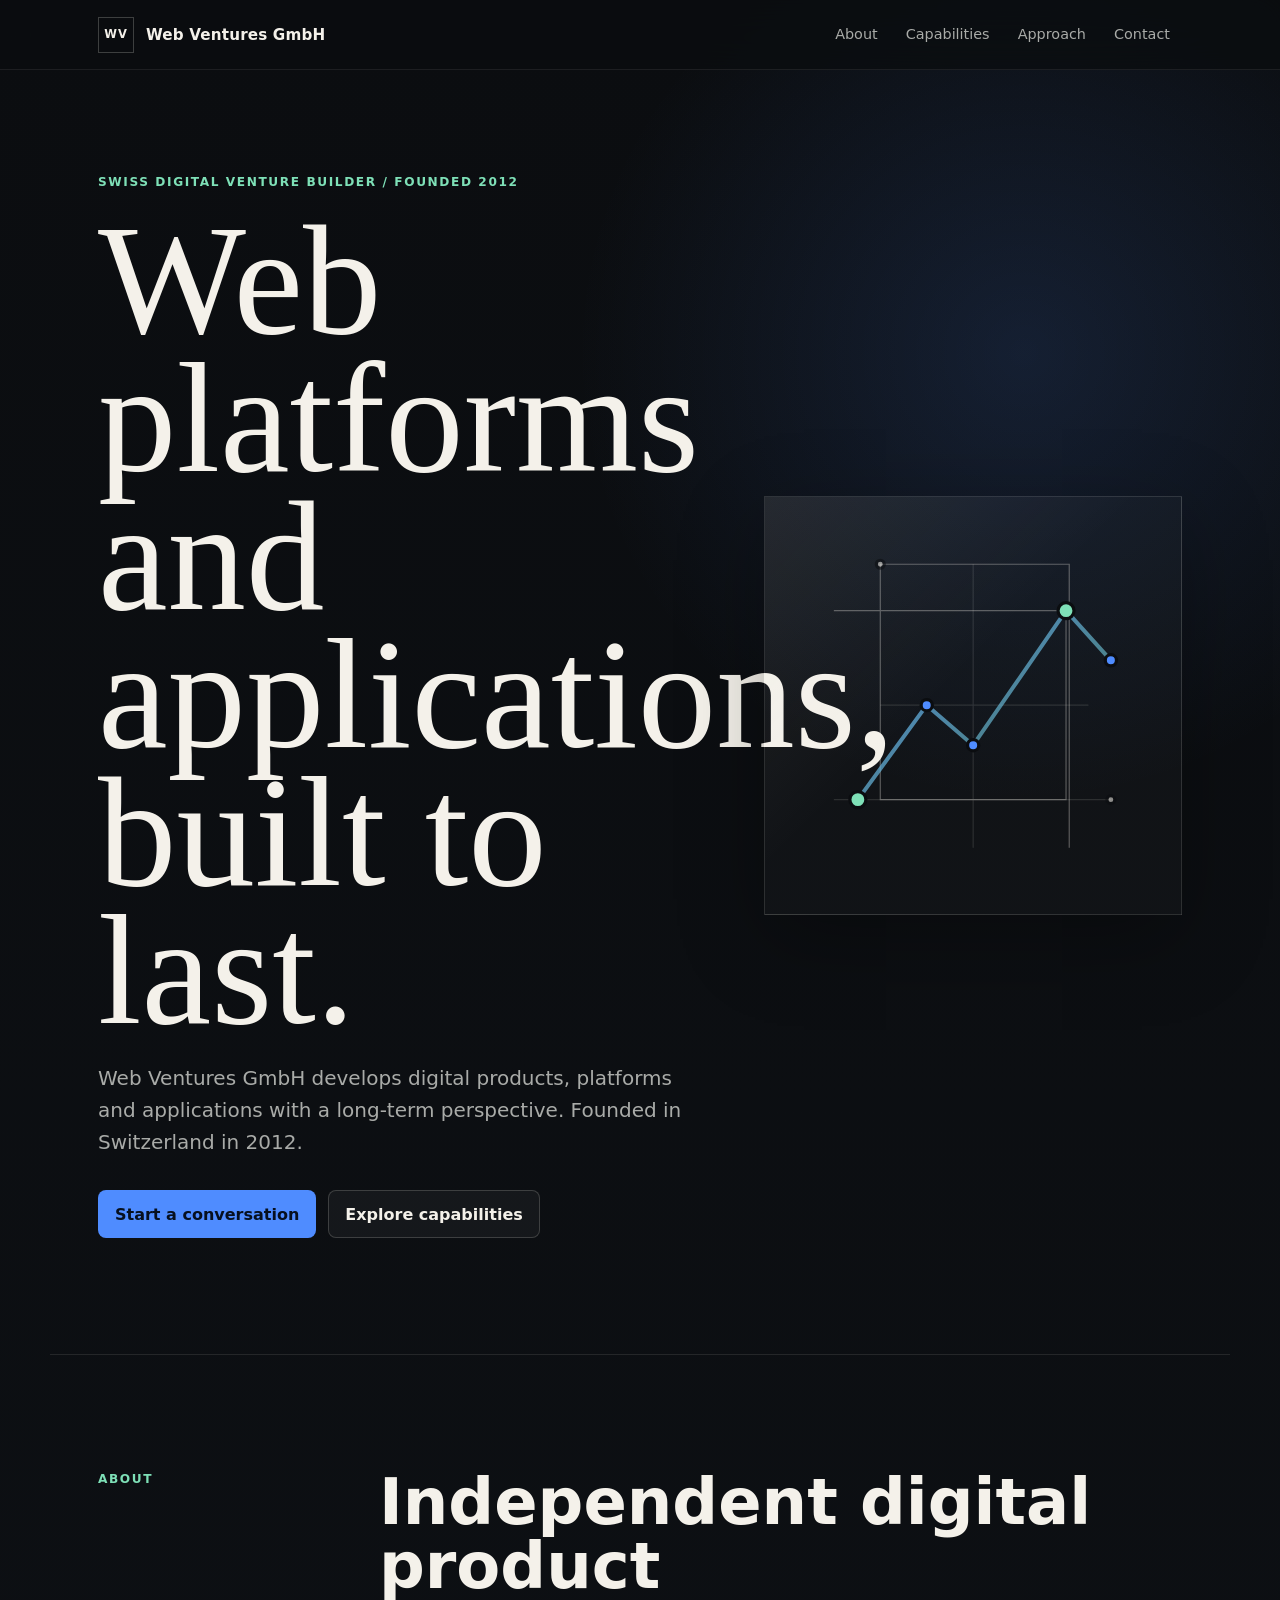
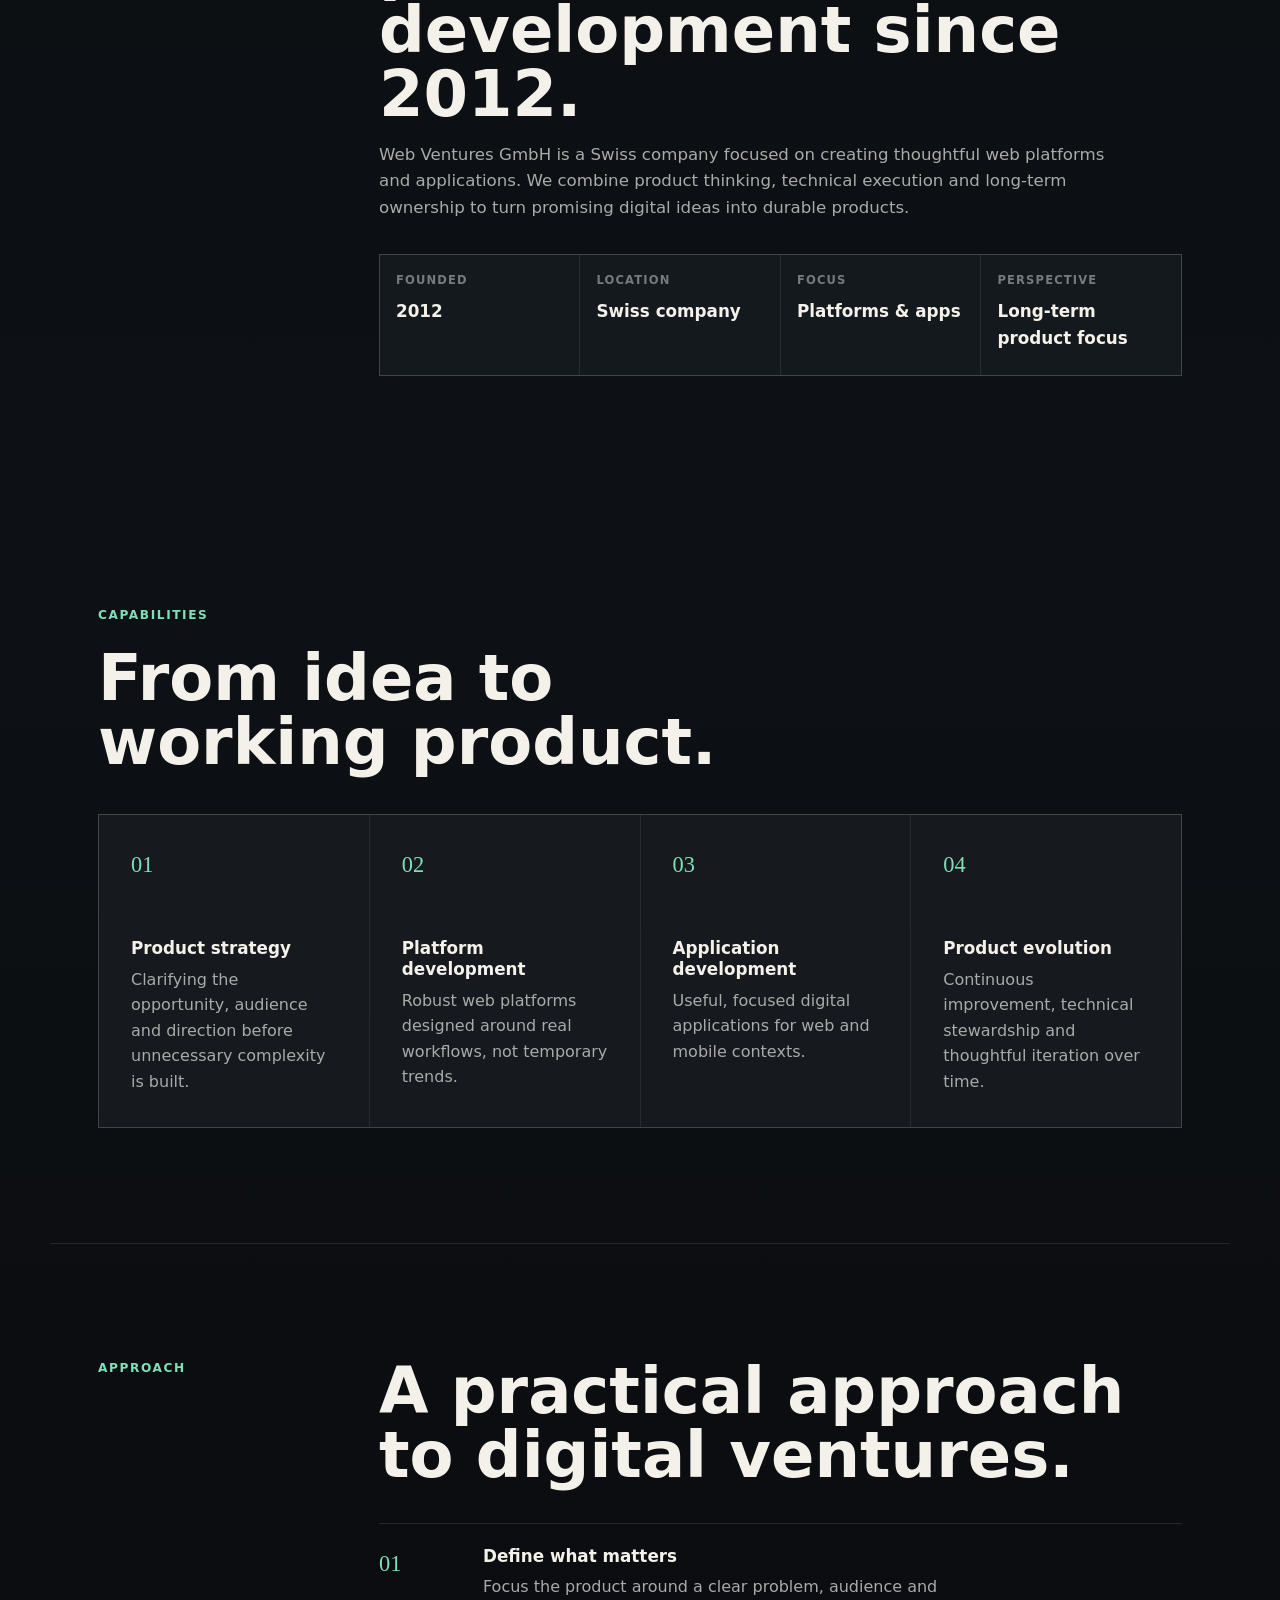
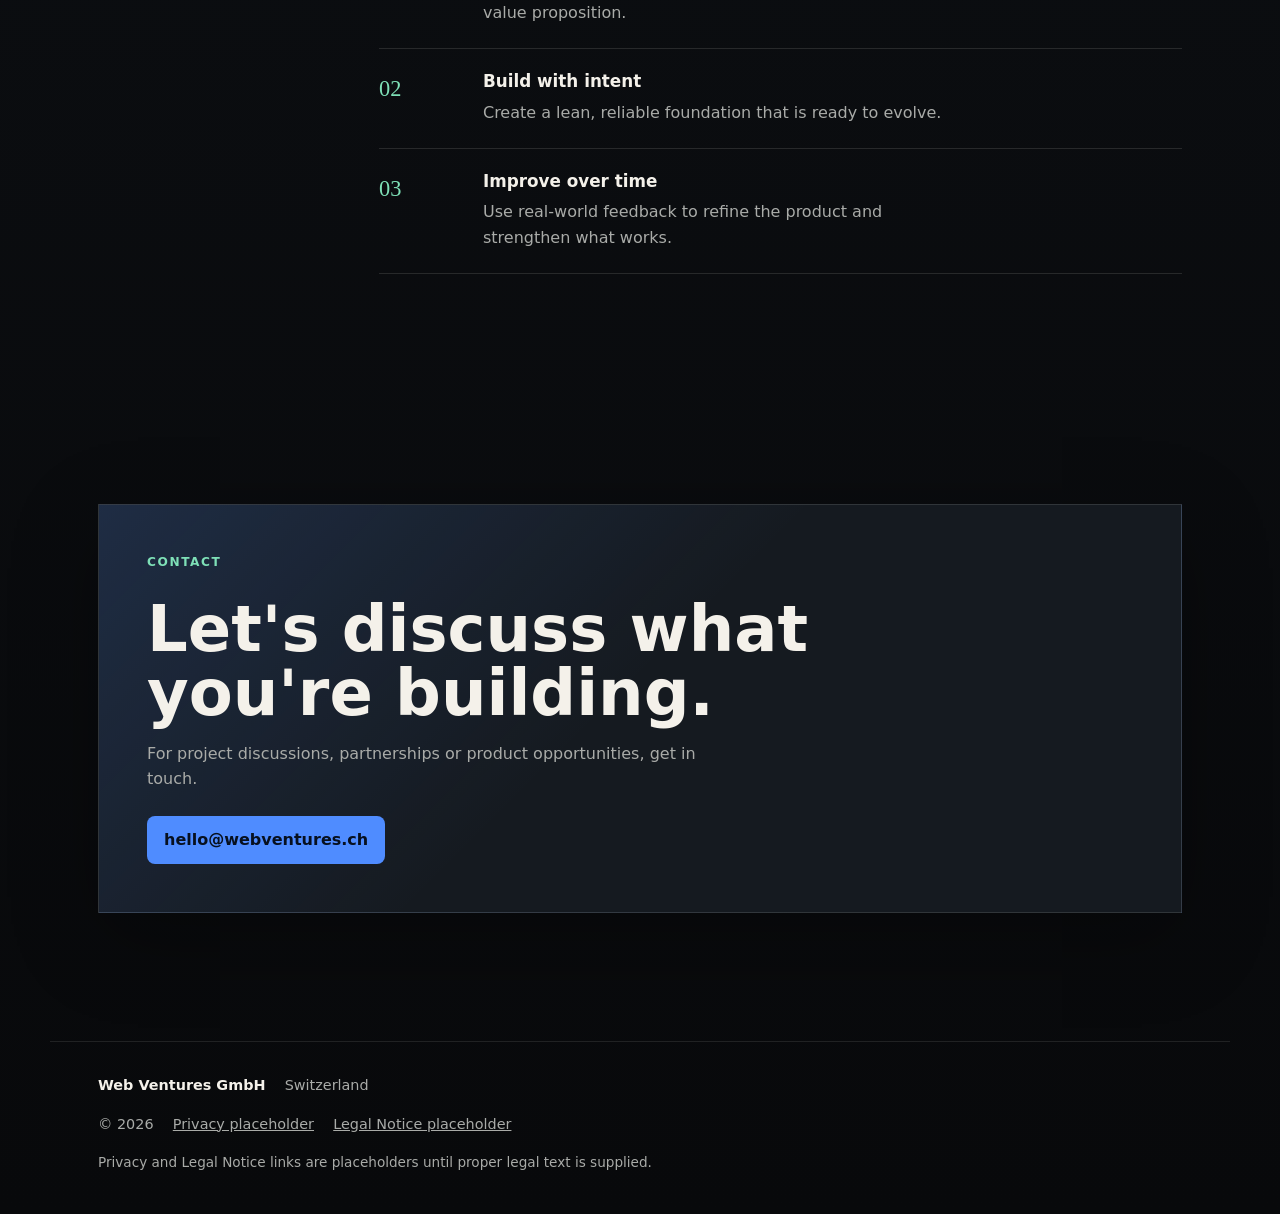
==== index.html @ 55e720c8 "Add static company site" ====
<!doctype html>
<html lang="en">
  <head>
    <meta charset="utf-8">
    <meta name="viewport" content="width=device-width, initial-scale=1">
    <title>Web Ventures GmbH | Web platforms and applications, built to last</title>
    <meta name="description" content="Web Ventures GmbH is a Swiss company developing durable web platforms, mobile and web applications with a long-term product perspective.">
    <meta property="og:title" content="Web Ventures GmbH | Web platforms and applications, built to last">
    <meta property="og:description" content="A Swiss digital venture builder and product studio focused on thoughtful platforms and applications since 2012.">
    <meta property="og:type" content="website">
    <meta property="og:url" content="https://www.webventures.ch/">
    <link rel="canonical" href="https://www.webventures.ch/">
    <link rel="icon" href="data:image/svg+xml,%3Csvg xmlns='http://www.w3.org/2000/svg' viewBox='0 0 64 64'%3E%3Crect width='64' height='64' fill='%230b0d10'/%3E%3Cpath d='M16 20h6l5 18 5-18h5l5 18 5-18h5l-8 24h-5l-5-17-5 17h-5L16 20Z' fill='%23f4f1ea'/%3E%3C/svg%3E">
    <script type="application/ld+json">
      {
        "@context": "https://schema.org",
        "@type": "Organization",
        "name": "Web Ventures GmbH",
        "url": "https://www.webventures.ch/",
        "foundingDate": "2012",
        "location": {
          "@type": "Country",
          "name": "Switzerland"
        }
      }
    </script>
    <link rel="stylesheet" href="styles.css">
    <script src="script.js" defer></script>
  </head>
  <body>
    <a class="skip-link" href="#main">Skip to content</a>

    <header class="site-header" data-site-header>
      <nav class="nav" aria-label="Primary navigation">
        <a class="wordmark" href="#" aria-label="Web Ventures GmbH home">
          <span class="wordmark-mark" aria-hidden="true">WV</span>
          <span>Web Ventures GmbH</span>
        </a>

        <button class="nav-toggle" type="button" aria-expanded="false" aria-controls="primary-menu" data-nav-toggle>
          <span class="sr-only">Open navigation menu</span>
          <span aria-hidden="true"></span>
          <span aria-hidden="true"></span>
        </button>

        <div class="nav-links" id="primary-menu" data-nav-menu>
          <a href="#about">About</a>
          <a href="#capabilities">Capabilities</a>
          <a href="#approach">Approach</a>
          <a href="#contact">Contact</a>
        </div>
      </nav>
    </header>

    <main id="main">
      <section class="hero section" aria-labelledby="hero-title">
        <div class="hero-content reveal">
          <p class="eyebrow">Swiss digital venture builder / Founded 2012</p>
          <h1 id="hero-title">Web platforms and applications, built to last.</h1>
          <p class="hero-copy">Web Ventures GmbH develops digital products, platforms and applications with a long-term perspective. Founded in Switzerland in 2012.</p>
          <div class="hero-actions" aria-label="Primary actions">
            <a class="button button-primary" href="#contact">Start a conversation</a>
            <a class="button button-secondary" href="#capabilities">Explore capabilities</a>
          </div>
        </div>

        <div class="system-visual reveal" aria-hidden="true">
          <svg viewBox="0 0 520 520" role="img" focusable="false">
            <defs>
              <linearGradient id="signal" x1="120" y1="80" x2="410" y2="430" gradientUnits="userSpaceOnUse">
                <stop offset="0" stop-color="#4f8cff" stop-opacity="0.95"></stop>
                <stop offset="1" stop-color="#7ee0b7" stop-opacity="0.45"></stop>
              </linearGradient>
            </defs>
            <path class="grid-line" d="M86 142h290v236H144V84h236v354"></path>
            <path class="grid-line muted" d="M144 260h260M260 84v354M86 378h346"></path>
            <path class="signal-line" d="M116 378 202 260 260 310 376 142 432 204"></path>
            <circle class="node large" cx="116" cy="378" r="10"></circle>
            <circle class="node" cx="202" cy="260" r="7"></circle>
            <circle class="node" cx="260" cy="310" r="7"></circle>
            <circle class="node large" cx="376" cy="142" r="10"></circle>
            <circle class="node" cx="432" cy="204" r="7"></circle>
            <circle class="node subtle" cx="144" cy="84" r="5"></circle>
            <circle class="node subtle" cx="432" cy="378" r="5"></circle>
          </svg>
        </div>
      </section>

      <section class="section split" id="about" aria-labelledby="about-title">
        <div class="section-kicker reveal">About</div>
        <div class="section-body reveal">
          <h2 id="about-title">Independent digital product development since 2012.</h2>
          <p>Web Ventures GmbH is a Swiss company focused on creating thoughtful web platforms and applications. We combine product thinking, technical execution and long-term ownership to turn promising digital ideas into durable products.</p>
          <dl class="facts" aria-label="Company facts">
            <div>
              <dt>Founded</dt>
              <dd>2012</dd>
            </div>
            <div>
              <dt>Location</dt>
              <dd>Swiss company</dd>
            </div>
            <div>
              <dt>Focus</dt>
              <dd>Platforms &amp; apps</dd>
            </div>
            <div>
              <dt>Perspective</dt>
              <dd>Long-term product focus</dd>
            </div>
          </dl>
        </div>
      </section>

      <section class="section" id="capabilities" aria-labelledby="capabilities-title">
        <div class="section-heading reveal">
          <p class="section-kicker">Capabilities</p>
          <h2 id="capabilities-title">From idea to working product.</h2>
        </div>
        <div class="capability-grid">
          <article class="capability reveal">
            <span class="capability-index">01</span>
            <h3>Product strategy</h3>
            <p>Clarifying the opportunity, audience and direction before unnecessary complexity is built.</p>
          </article>
          <article class="capability reveal">
            <span class="capability-index">02</span>
            <h3>Platform development</h3>
            <p>Robust web platforms designed around real workflows, not temporary trends.</p>
          </article>
          <article class="capability reveal">
            <span class="capability-index">03</span>
            <h3>Application development</h3>
            <p>Useful, focused digital applications for web and mobile contexts.</p>
          </article>
          <article class="capability reveal">
            <span class="capability-index">04</span>
            <h3>Product evolution</h3>
            <p>Continuous improvement, technical stewardship and thoughtful iteration over time.</p>
          </article>
        </div>
      </section>

      <section class="section split" id="approach" aria-labelledby="approach-title">
        <div class="section-kicker reveal">Approach</div>
        <div class="section-body reveal">
          <h2 id="approach-title">A practical approach to digital ventures.</h2>
          <ol class="steps">
            <li>
              <span>01</span>
              <div>
                <h3>Define what matters</h3>
                <p>Focus the product around a clear problem, audience and value proposition.</p>
              </div>
            </li>
            <li>
              <span>02</span>
              <div>
                <h3>Build with intent</h3>
                <p>Create a lean, reliable foundation that is ready to evolve.</p>
              </div>
            </li>
            <li>
              <span>03</span>
              <div>
                <h3>Improve over time</h3>
                <p>Use real-world feedback to refine the product and strengthen what works.</p>
              </div>
            </li>
          </ol>
        </div>
      </section>

      <section class="section contact-section" id="contact" aria-labelledby="contact-title">
        <div class="contact-panel reveal">
          <p class="section-kicker">Contact</p>
          <h2 id="contact-title">Let's discuss what you're building.</h2>
          <p>For project discussions, partnerships or product opportunities, get in touch.</p>
          <!-- Replace hello@webventures.ch with the real launch email address before publishing. -->
          <a class="button button-primary contact-button" href="mailto:hello@webventures.ch">hello@webventures.ch</a>
        </div>
      </section>
    </main>

    <footer class="site-footer">
      <div>
        <strong>Web Ventures GmbH</strong>
        <span>Switzerland</span>
      </div>
      <div class="footer-meta">
        <span>&copy; <span data-current-year>2026</span></span>
        <a href="#" aria-label="Privacy placeholder link">Privacy placeholder</a>
        <a href="#" aria-label="Legal Notice placeholder link">Legal Notice placeholder</a>
      </div>
      <p class="footer-note">Privacy and Legal Notice links are placeholders until proper legal text is supplied.</p>
    </footer>
  </body>
</html>
---- styles.css ----
:root {
  color-scheme: dark;
  --bg: #0b0d10;
  --bg-soft: #11151a;
  --panel: #151a20;
  --panel-line: rgba(244, 241, 234, 0.12);
  --text: #f4f1ea;
  --muted: #a9aba8;
  --quiet: #747b80;
  --accent: #4f8cff;
  --accent-soft: rgba(79, 140, 255, 0.16);
  --accent-green: #7ee0b7;
  --shadow: 0 24px 80px rgba(0, 0, 0, 0.28);
  --max: 1180px;
  --pad: clamp(1.25rem, 4vw, 3rem);
  --radius: 8px;
  --font: Inter, ui-sans-serif, system-ui, -apple-system, BlinkMacSystemFont, "Segoe UI", sans-serif;
  --serif: Georgia, "Times New Roman", serif;
}

* {
  box-sizing: border-box;
}

html {
  scroll-behavior: smooth;
}

body {
  margin: 0;
  background:
    radial-gradient(circle at 80% 8%, rgba(79, 140, 255, 0.14), transparent 28rem),
    linear-gradient(180deg, #0b0d10 0%, #0d1014 50%, #08090b 100%);
  color: var(--text);
  font-family: var(--font);
  line-height: 1.6;
  text-rendering: optimizeLegibility;
  -webkit-font-smoothing: antialiased;
}

body.nav-open {
  overflow: hidden;
}

a {
  color: inherit;
}

button,
a {
  -webkit-tap-highlight-color: transparent;
}

:focus-visible {
  outline: 2px solid var(--accent);
  outline-offset: 4px;
}

.skip-link {
  position: fixed;
  left: 1rem;
  top: 1rem;
  z-index: 100;
  transform: translateY(-140%);
  background: var(--text);
  color: var(--bg);
  padding: 0.7rem 0.9rem;
  border-radius: 999px;
  font-weight: 700;
  transition: transform 180ms ease;
}

.skip-link:focus {
  transform: translateY(0);
}

.sr-only {
  position: absolute;
  width: 1px;
  height: 1px;
  padding: 0;
  margin: -1px;
  overflow: hidden;
  clip: rect(0, 0, 0, 0);
  white-space: nowrap;
  border: 0;
}

.site-header {
  position: sticky;
  top: 0;
  z-index: 50;
  background: rgba(11, 13, 16, 0.78);
  border-bottom: 1px solid rgba(244, 241, 234, 0.08);
  backdrop-filter: blur(18px);
}

.nav {
  width: min(100%, var(--max));
  margin: 0 auto;
  padding: 0.85rem var(--pad);
  display: flex;
  align-items: center;
  justify-content: space-between;
  gap: 1rem;
}

.wordmark {
  display: inline-flex;
  align-items: center;
  gap: 0.75rem;
  text-decoration: none;
  font-size: 0.95rem;
  font-weight: 650;
  letter-spacing: 0.01em;
}

.wordmark-mark {
  display: grid;
  place-items: center;
  width: 2.25rem;
  height: 2.25rem;
  border: 1px solid rgba(244, 241, 234, 0.22);
  color: var(--text);
  font-size: 0.72rem;
  letter-spacing: 0.08em;
}

.nav-links {
  display: none;
  align-items: center;
  gap: 0.25rem;
}

.nav-links a {
  color: var(--muted);
  text-decoration: none;
  font-size: 0.9rem;
  padding: 0.6rem 0.75rem;
  transition: color 160ms ease, background 160ms ease;
}

.nav-links a:hover,
.nav-links a:focus-visible {
  color: var(--text);
  background: rgba(244, 241, 234, 0.06);
}

.nav-toggle {
  display: inline-grid;
  place-items: center;
  gap: 0.34rem;
  width: 2.5rem;
  height: 2.5rem;
  border: 1px solid rgba(244, 241, 234, 0.16);
  border-radius: var(--radius);
  background: transparent;
  color: var(--text);
  cursor: pointer;
}

.nav-toggle span:not(.sr-only) {
  width: 1.05rem;
  height: 1px;
  background: currentColor;
  transition: transform 180ms ease;
}

.nav-toggle[aria-expanded="true"] span:nth-child(2) {
  transform: translateY(3px) rotate(45deg);
}

.nav-toggle[aria-expanded="true"] span:nth-child(3) {
  transform: translateY(-3px) rotate(-45deg);
}

.section {
  width: min(100%, var(--max));
  margin: 0 auto;
  padding: clamp(4.5rem, 9vw, 8rem) var(--pad);
}

.hero {
  min-height: calc(100svh - 4.25rem);
  display: grid;
  align-items: center;
  gap: clamp(2.5rem, 7vw, 5rem);
  padding-top: clamp(4rem, 8vw, 7rem);
}

.hero-content {
  max-width: 820px;
}

.eyebrow,
.section-kicker {
  margin: 0 0 1.25rem;
  color: var(--accent-green);
  font-size: 0.76rem;
  font-weight: 720;
  letter-spacing: 0.13em;
  text-transform: uppercase;
}

h1,
h2,
h3,
p {
  margin-top: 0;
}

h1 {
  max-width: 11ch;
  margin-bottom: 1.4rem;
  font-family: var(--serif);
  font-size: clamp(3.25rem, 17vw, 9.8rem);
  line-height: 0.88;
  font-weight: 400;
  letter-spacing: 0;
}

h2 {
  max-width: 760px;
  margin-bottom: 1rem;
  font-size: clamp(2rem, 5vw, 4rem);
  line-height: 1;
  font-weight: 620;
  letter-spacing: 0;
}

h3 {
  margin-bottom: 0.45rem;
  font-size: 1.05rem;
  line-height: 1.25;
}

p {
  color: var(--muted);
}

.hero-copy {
  max-width: 650px;
  margin-bottom: 2rem;
  font-size: clamp(1.05rem, 2vw, 1.25rem);
}

.hero-actions {
  display: flex;
  flex-wrap: wrap;
  gap: 0.75rem;
}

.button {
  display: inline-flex;
  min-height: 3rem;
  align-items: center;
  justify-content: center;
  border: 1px solid transparent;
  border-radius: var(--radius);
  padding: 0.82rem 1rem;
  font-weight: 700;
  line-height: 1.2;
  text-decoration: none;
  transition: transform 160ms ease, border-color 160ms ease, background 160ms ease;
}

.button:hover {
  transform: translateY(-1px);
}

.button-primary {
  background: var(--accent);
  color: #07101f;
}

.button-secondary {
  border-color: rgba(244, 241, 234, 0.18);
  background: rgba(244, 241, 234, 0.04);
  color: var(--text);
}

.system-visual {
  width: min(100%, 520px);
  margin-inline: auto;
  border: 1px solid var(--panel-line);
  box-shadow: var(--shadow);
  background:
    linear-gradient(135deg, rgba(244, 241, 234, 0.08), transparent 45%),
    rgba(255, 255, 255, 0.02);
}

.system-visual svg {
  display: block;
  width: 100%;
  height: auto;
}

.grid-line {
  fill: none;
  stroke: rgba(244, 241, 234, 0.32);
  stroke-width: 1.5;
}

.grid-line.muted {
  stroke: rgba(244, 241, 234, 0.12);
}

.signal-line {
  fill: none;
  stroke: url("#signal");
  stroke-linecap: round;
  stroke-linejoin: round;
  stroke-width: 5;
}

.node {
  fill: var(--accent);
  stroke: var(--bg);
  stroke-width: 4;
}

.node.large {
  fill: var(--accent-green);
}

.node.subtle {
  fill: var(--text);
  opacity: 0.55;
}

.split {
  display: grid;
  gap: 1.5rem;
  border-top: 1px solid rgba(244, 241, 234, 0.1);
}

.section-body > p {
  max-width: 760px;
  font-size: 1.04rem;
}

.facts {
  display: grid;
  grid-template-columns: repeat(2, minmax(0, 1fr));
  gap: 1px;
  margin: 2rem 0 0;
  border: 1px solid var(--panel-line);
  background: var(--panel-line);
}

.facts div {
  min-height: 7.5rem;
  padding: 1rem;
  background: rgba(17, 21, 26, 0.82);
}

.facts dt {
  margin-bottom: 0.55rem;
  color: var(--quiet);
  font-size: 0.72rem;
  font-weight: 700;
  letter-spacing: 0.1em;
  text-transform: uppercase;
}

.facts dd {
  margin: 0;
  color: var(--text);
  font-size: 1.05rem;
  font-weight: 650;
}

.section-heading {
  max-width: 760px;
  margin-bottom: 2.5rem;
}

.capability-grid {
  display: grid;
  gap: 1px;
  border: 1px solid var(--panel-line);
  background: var(--panel-line);
}

.capability {
  min-height: 16rem;
  padding: clamp(1.25rem, 3vw, 2rem);
  background: rgba(17, 21, 26, 0.78);
}

.capability-index,
.steps span {
  display: inline-block;
  margin-bottom: 3.5rem;
  color: var(--accent-green);
  font-family: var(--serif);
  font-size: 1.4rem;
}

.capability p,
.steps p {
  max-width: 30rem;
  margin-bottom: 0;
}

.steps {
  display: grid;
  gap: 0;
  margin: 2.25rem 0 0;
  padding: 0;
  list-style: none;
  border-top: 1px solid var(--panel-line);
}

.steps li {
  display: grid;
  gap: 1rem;
  padding: 1.4rem 0;
  border-bottom: 1px solid var(--panel-line);
}

.steps span {
  margin-bottom: 0;
}

.contact-section {
  padding-bottom: clamp(5rem, 10vw, 8rem);
}

.contact-panel {
  display: grid;
  gap: 1rem;
  padding: clamp(1.35rem, 5vw, 3rem);
  border: 1px solid var(--panel-line);
  background:
    linear-gradient(135deg, var(--accent-soft), transparent 48%),
    var(--panel);
  box-shadow: var(--shadow);
}

.contact-panel h2 {
  margin-bottom: 0;
}

.contact-panel p {
  max-width: 560px;
  margin-bottom: 0.5rem;
}

.contact-button {
  width: fit-content;
}

.site-footer {
  width: min(100%, var(--max));
  margin: 0 auto;
  padding: 2rem var(--pad) 2.5rem;
  display: grid;
  gap: 1rem;
  border-top: 1px solid rgba(244, 241, 234, 0.1);
  color: var(--muted);
  font-size: 0.9rem;
}

.site-footer div {
  display: flex;
  flex-wrap: wrap;
  gap: 0.75rem 1.2rem;
}

.site-footer strong {
  color: var(--text);
}

.footer-meta a {
  color: var(--muted);
}

.footer-meta a:hover {
  color: var(--text);
}

.footer-note {
  max-width: 620px;
  margin-bottom: 0;
  font-size: 0.85rem;
}

.reveal {
  opacity: 1;
  transform: none;
}

.js .reveal {
  opacity: 0;
  transform: translateY(18px);
  transition: opacity 620ms ease, transform 620ms ease;
}

.reveal.is-visible {
  opacity: 1;
  transform: translateY(0);
}

@media (max-width: 739px) {
  .nav-links {
    position: fixed;
    inset: 4.25rem 0 auto 0;
    display: grid;
    gap: 0;
    padding: 0.75rem var(--pad) 1rem;
    border-bottom: 1px solid rgba(244, 241, 234, 0.1);
    background: rgba(11, 13, 16, 0.96);
    transform: translateY(-120%);
    visibility: hidden;
    transition: transform 180ms ease, visibility 180ms ease;
  }

  .nav-links.is-open {
    transform: translateY(0);
    visibility: visible;
  }

  .nav-links a {
    padding: 0.95rem 0;
    font-size: 1rem;
  }

  .button {
    width: 100%;
  }
}

@media (min-width: 740px) {
  .nav-toggle {
    display: none;
  }

  .nav-links {
    display: flex;
  }

  .hero {
    grid-template-columns: minmax(0, 1.05fr) minmax(300px, 0.75fr);
  }

  .split {
    grid-template-columns: minmax(130px, 0.32fr) minmax(0, 1fr);
  }

  .facts {
    grid-template-columns: repeat(4, minmax(0, 1fr));
  }

  .capability-grid {
    grid-template-columns: repeat(2, minmax(0, 1fr));
  }

  .steps li {
    grid-template-columns: 5.5rem minmax(0, 1fr);
  }

  .contact-panel {
    min-height: 25rem;
    align-content: center;
  }
}

@media (min-width: 1080px) {
  .capability-grid {
    grid-template-columns: repeat(4, minmax(0, 1fr));
  }
}

@media (prefers-reduced-motion: reduce) {
  *,
  *::before,
  *::after {
    scroll-behavior: auto !important;
    transition-duration: 0.01ms !important;
    animation-duration: 0.01ms !important;
    animation-iteration-count: 1 !important;
  }

  .reveal {
    opacity: 1;
    transform: none;
  }
}
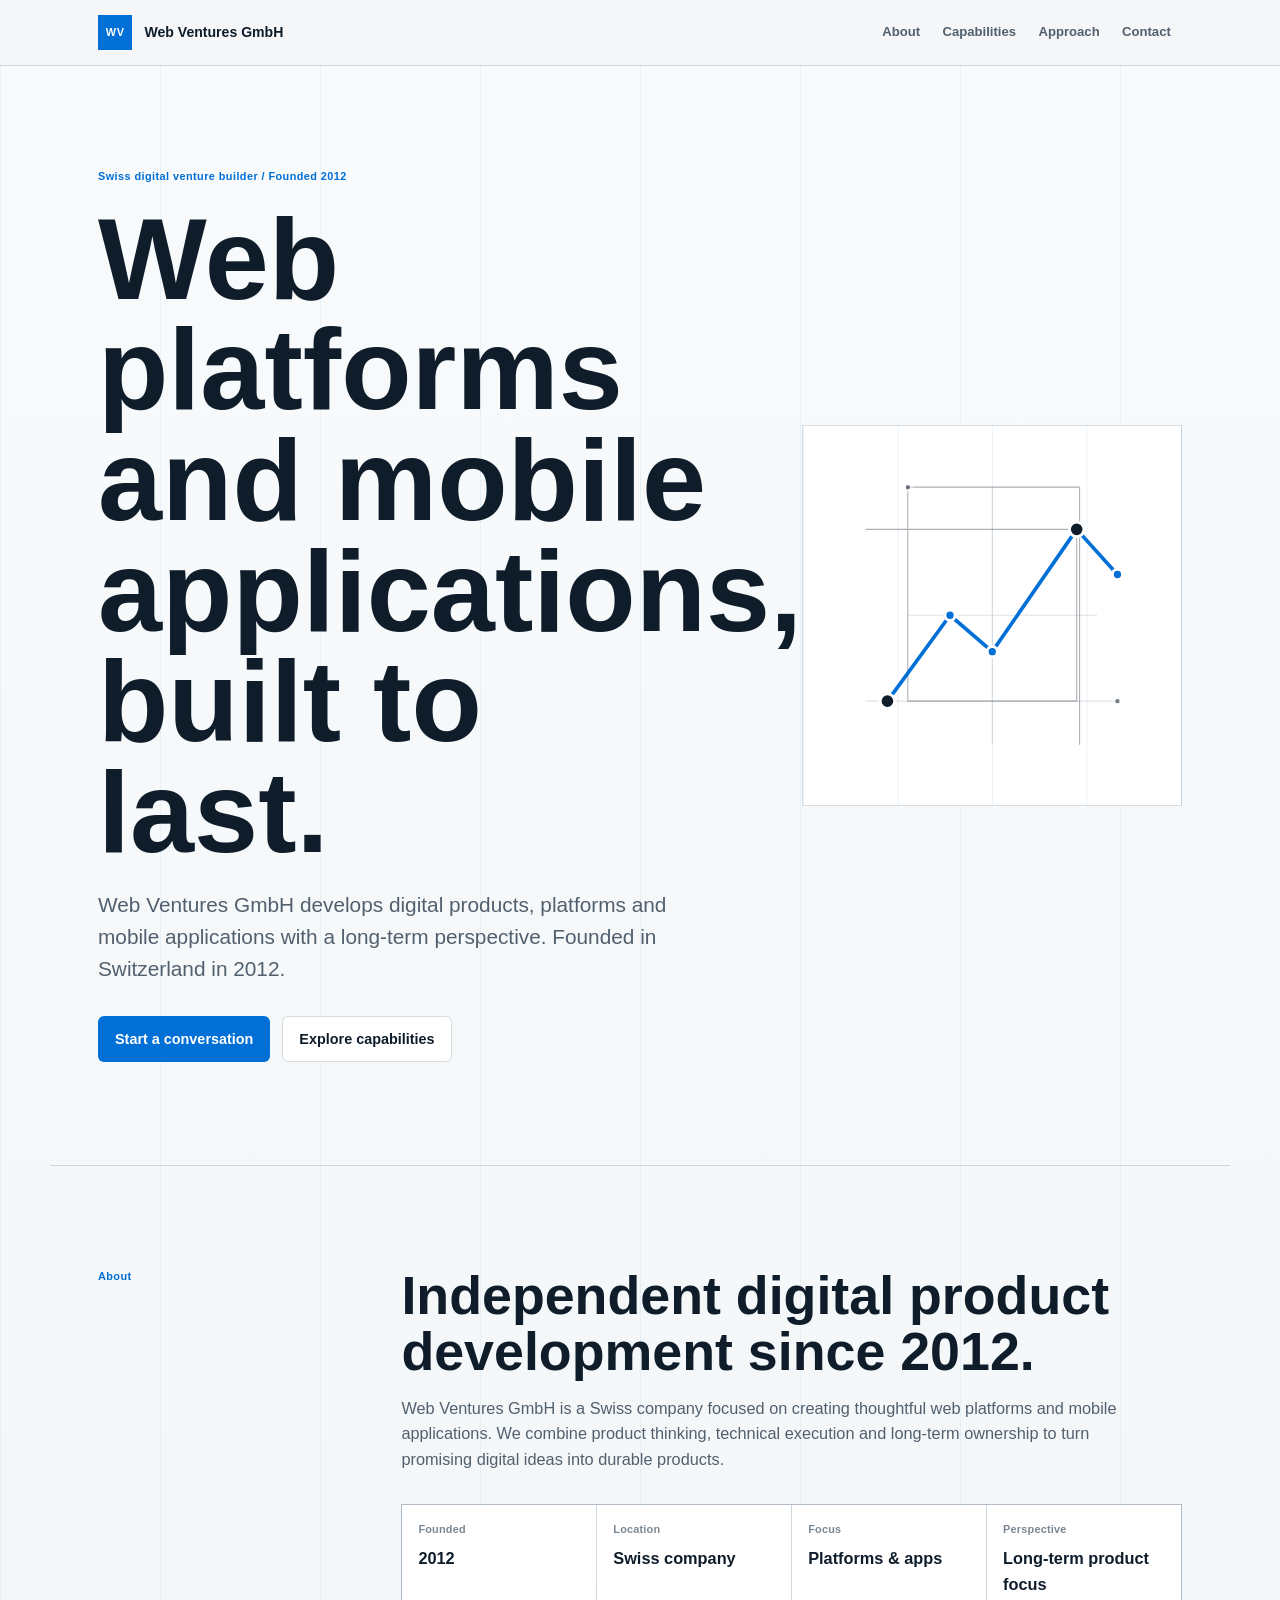
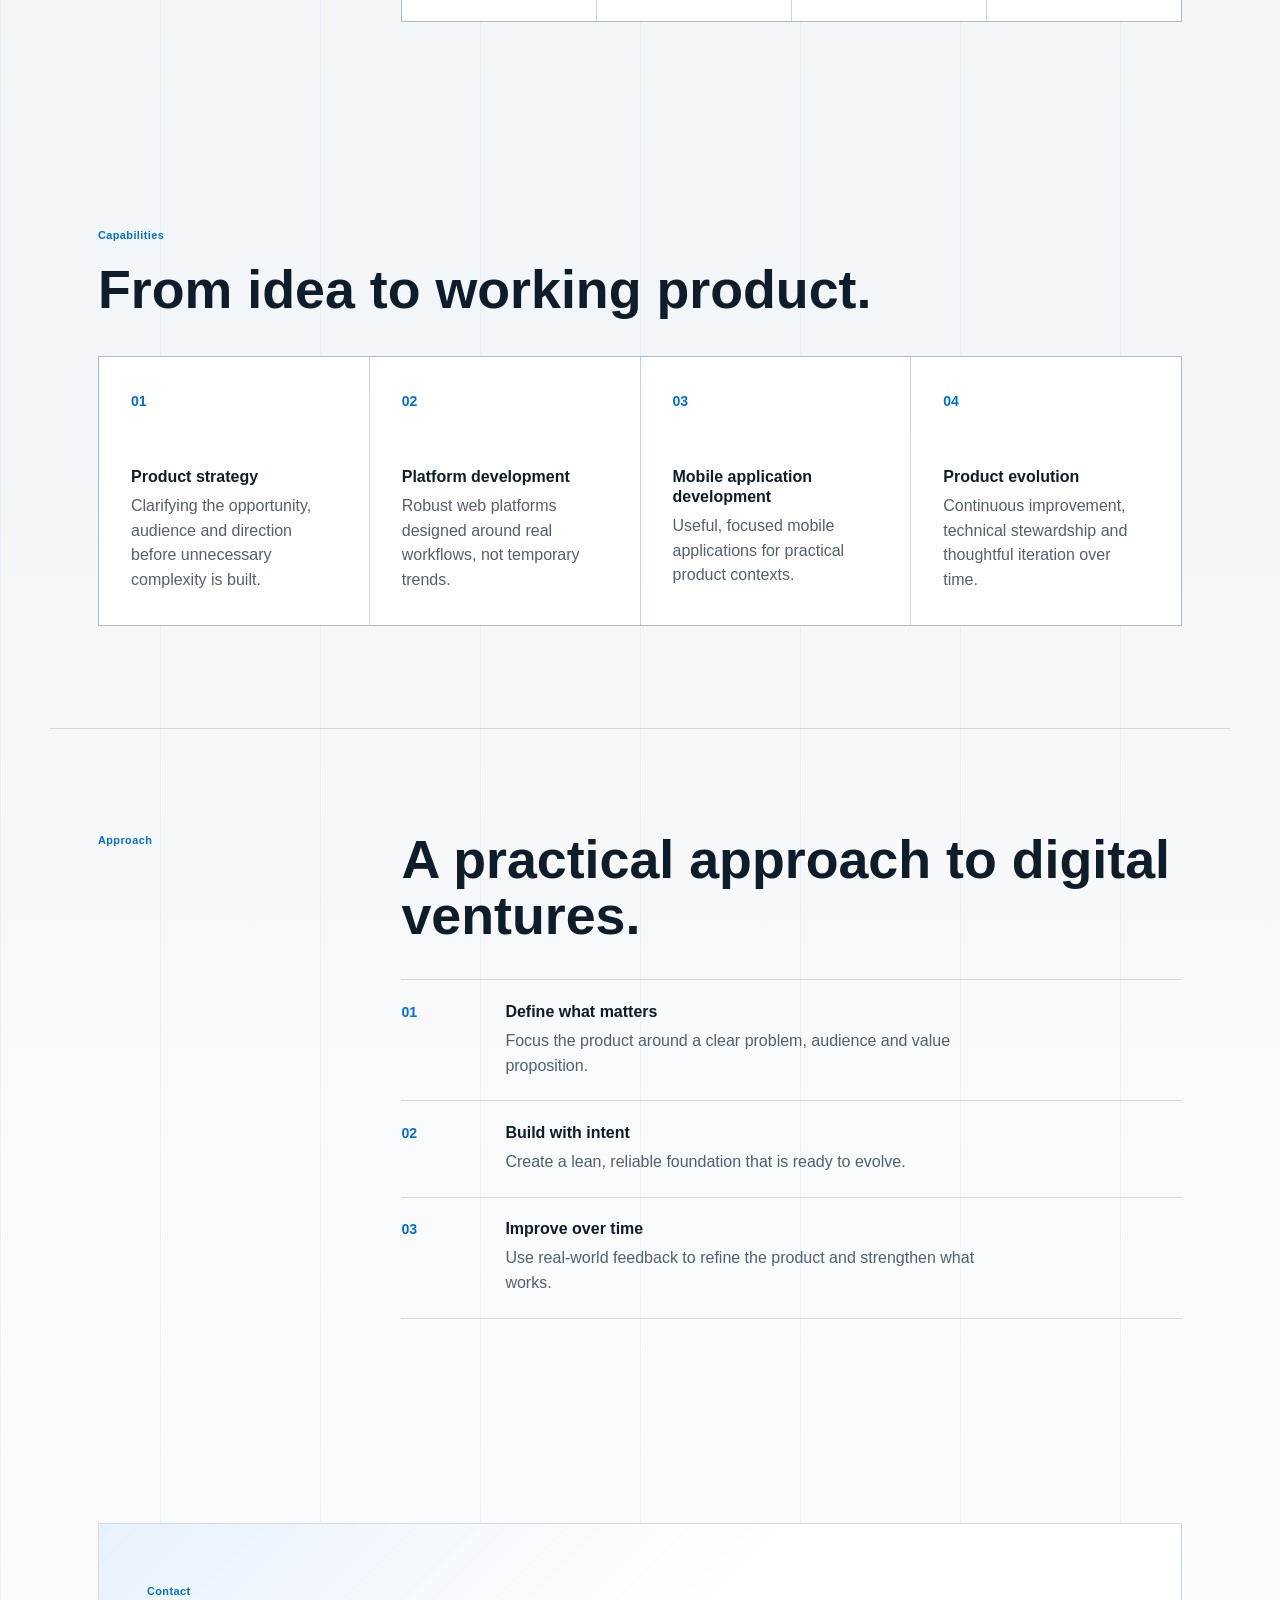
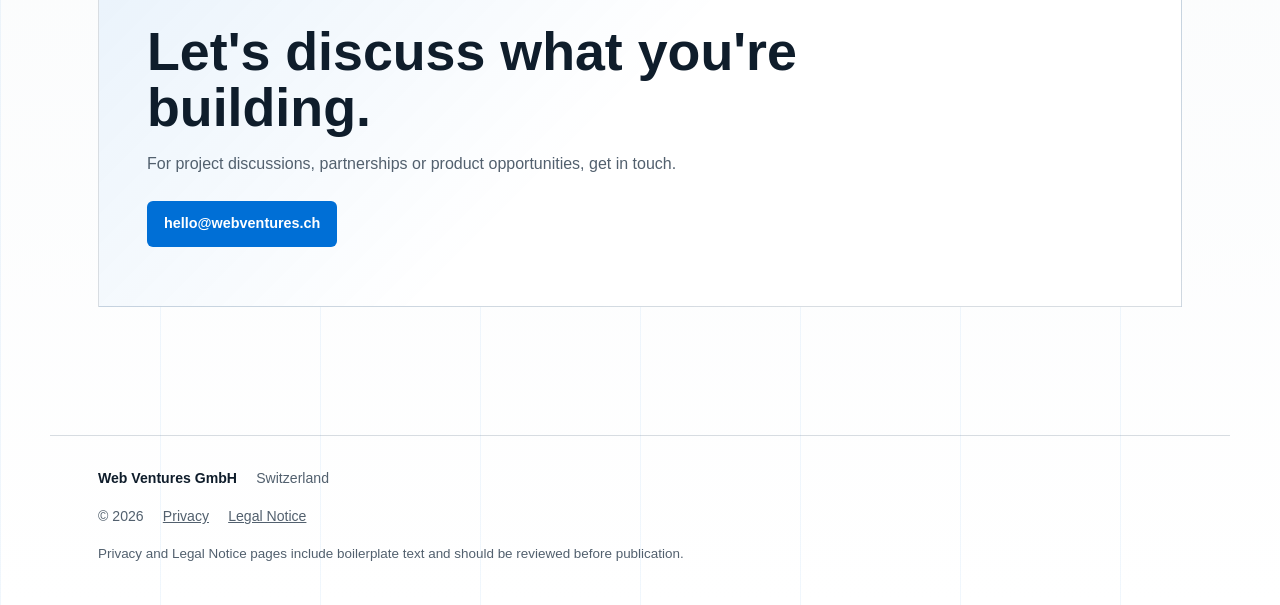
==== commit e3a64ff1: "Add legal pages and update mobile application copy" ====
--- a/index.html
+++ b/index.html
@@ -3,10 +3,10 @@
   <head>
     <meta charset="utf-8">
     <meta name="viewport" content="width=device-width, initial-scale=1">
-    <title>Web Ventures GmbH | Web platforms and applications, built to last</title>
-    <meta name="description" content="Web Ventures GmbH is a Swiss company developing durable web platforms, mobile and web applications with a long-term product perspective.">
-    <meta property="og:title" content="Web Ventures GmbH | Web platforms and applications, built to last">
-    <meta property="og:description" content="A Swiss digital venture builder and product studio focused on thoughtful platforms and applications since 2012.">
+    <title>Web Ventures GmbH | Web platforms and mobile applications, built to last</title>
+    <meta name="description" content="Web Ventures GmbH is a Swiss company developing durable web platforms and mobile applications with a long-term product perspective.">
+    <meta property="og:title" content="Web Ventures GmbH | Web platforms and mobile applications, built to last">
+    <meta property="og:description" content="A Swiss digital venture builder and product studio focused on thoughtful platforms and mobile applications since 2012.">
     <meta property="og:type" content="website">
     <meta property="og:url" content="https://www.webventures.ch/">
     <link rel="canonical" href="https://www.webventures.ch/">
@@ -24,10 +24,10 @@
         }
       }
     </script>
-    <link rel="stylesheet" href="styles.css">
+    <link rel="stylesheet" href="versions.css">
     <script src="script.js" defer></script>
   </head>
-  <body>
+  <body class="variant-two">
     <a class="skip-link" href="#main">Skip to content</a>
 
     <header class="site-header" data-site-header>
@@ -56,8 +56,8 @@
       <section class="hero section" aria-labelledby="hero-title">
         <div class="hero-content reveal">
           <p class="eyebrow">Swiss digital venture builder / Founded 2012</p>
-          <h1 id="hero-title">Web platforms and applications, built to last.</h1>
-          <p class="hero-copy">Web Ventures GmbH develops digital products, platforms and applications with a long-term perspective. Founded in Switzerland in 2012.</p>
+          <h1 id="hero-title">Web platforms and mobile applications, built to last.</h1>
+          <p class="hero-copy">Web Ventures GmbH develops digital products, platforms and mobile applications with a long-term perspective. Founded in Switzerland in 2012.</p>
           <div class="hero-actions" aria-label="Primary actions">
             <a class="button button-primary" href="#contact">Start a conversation</a>
             <a class="button button-secondary" href="#capabilities">Explore capabilities</a>
@@ -90,7 +90,7 @@
         <div class="section-kicker reveal">About</div>
         <div class="section-body reveal">
           <h2 id="about-title">Independent digital product development since 2012.</h2>
-          <p>Web Ventures GmbH is a Swiss company focused on creating thoughtful web platforms and applications. We combine product thinking, technical execution and long-term ownership to turn promising digital ideas into durable products.</p>
+          <p>Web Ventures GmbH is a Swiss company focused on creating thoughtful web platforms and mobile applications. We combine product thinking, technical execution and long-term ownership to turn promising digital ideas into durable products.</p>
           <dl class="facts" aria-label="Company facts">
             <div>
               <dt>Founded</dt>
@@ -130,8 +130,8 @@
           </article>
           <article class="capability reveal">
             <span class="capability-index">03</span>
-            <h3>Application development</h3>
-            <p>Useful, focused digital applications for web and mobile contexts.</p>
+            <h3>Mobile application development</h3>
+            <p>Useful, focused mobile applications for practical product contexts.</p>
           </article>
           <article class="capability reveal">
             <span class="capability-index">04</span>
@@ -189,10 +189,10 @@
       </div>
       <div class="footer-meta">
         <span>&copy; <span data-current-year>2026</span></span>
-        <a href="#" aria-label="Privacy placeholder link">Privacy placeholder</a>
-        <a href="#" aria-label="Legal Notice placeholder link">Legal Notice placeholder</a>
+        <a href="privacy.html">Privacy</a>
+        <a href="legal-notice.html">Legal Notice</a>
       </div>
-      <p class="footer-note">Privacy and Legal Notice links are placeholders until proper legal text is supplied.</p>
+      <p class="footer-note">Privacy and Legal Notice pages include boilerplate text and should be reviewed before publication.</p>
     </footer>
   </body>
 </html>
--- a/versions.css
+++ b/versions.css
@@ -0,0 +1,860 @@
+:root {
+  color-scheme: light;
+  --max: 1180px;
+  --pad: clamp(1.15rem, 4vw, 3rem);
+  --radius: 4px;
+  --font: Arial, "Helvetica Neue", Helvetica, sans-serif;
+  --display: Arial, "Helvetica Neue", Helvetica, sans-serif;
+  --bg: #f7f7f4;
+  --bg-soft: #ffffff;
+  --panel: #ffffff;
+  --panel-line: rgba(17, 17, 17, 0.16);
+  --text: #111111;
+  --muted: #565656;
+  --quiet: #7a7a7a;
+  --accent: #e11919;
+  --accent-contrast: #ffffff;
+  --accent-soft: rgba(225, 25, 25, 0.08);
+  --shadow: none;
+  --header-bg: rgba(247, 247, 244, 0.9);
+  --menu-bg: rgba(247, 247, 244, 0.98);
+  --grid-strong: rgba(17, 17, 17, 0.34);
+  --grid-muted: rgba(17, 17, 17, 0.13);
+  --hero-scale: clamp(3.25rem, 13vw, 8.6rem);
+  --h2-scale: clamp(2rem, 4.8vw, 4.2rem);
+  --body-size: 1rem;
+}
+
+.variant-one {
+  --bg: #f7f7f4;
+  --bg-soft: #ffffff;
+  --panel: #ffffff;
+  --panel-line: rgba(17, 17, 17, 0.15);
+  --text: #111111;
+  --muted: #555555;
+  --quiet: #777777;
+  --accent: #e11919;
+  --accent-contrast: #ffffff;
+  --accent-soft: rgba(225, 25, 25, 0.08);
+  --header-bg: rgba(247, 247, 244, 0.9);
+  --menu-bg: rgba(247, 247, 244, 0.98);
+  --grid-strong: rgba(17, 17, 17, 0.34);
+  --grid-muted: rgba(17, 17, 17, 0.13);
+  --hero-scale: clamp(3.2rem, 13vw, 8.4rem);
+  --h2-scale: clamp(2rem, 5vw, 4.2rem);
+}
+
+.variant-two {
+  --bg: #f3f6f8;
+  --bg-soft: #ffffff;
+  --panel: #ffffff;
+  --panel-line: rgba(18, 44, 74, 0.16);
+  --text: #0f1d2b;
+  --muted: #52606e;
+  --quiet: #7a8793;
+  --accent: #006fd6;
+  --accent-contrast: #ffffff;
+  --accent-soft: rgba(0, 111, 214, 0.09);
+  --font: "Segoe UI", Arial, "Helvetica Neue", Helvetica, sans-serif;
+  --display: "Segoe UI", Arial, "Helvetica Neue", Helvetica, sans-serif;
+  --radius: 6px;
+  --header-bg: rgba(243, 246, 248, 0.9);
+  --menu-bg: rgba(243, 246, 248, 0.98);
+  --grid-strong: rgba(15, 29, 43, 0.34);
+  --grid-muted: rgba(15, 29, 43, 0.13);
+  --hero-scale: clamp(3rem, 11vw, 7.2rem);
+  --h2-scale: clamp(1.9rem, 4.2vw, 3.5rem);
+}
+
+.variant-three {
+  color-scheme: dark;
+  --bg: #090909;
+  --bg-soft: #101010;
+  --panel: #151515;
+  --panel-line: rgba(255, 255, 255, 0.16);
+  --text: #f8f8f2;
+  --muted: #b8b8b0;
+  --quiet: #85857e;
+  --accent: #d6ff39;
+  --accent-contrast: #090909;
+  --accent-soft: rgba(214, 255, 57, 0.09);
+  --shadow: 0 28px 90px rgba(0, 0, 0, 0.34);
+  --font: "Helvetica Neue", Arial, Helvetica, sans-serif;
+  --display: "Helvetica Neue", Arial, Helvetica, sans-serif;
+  --radius: 0;
+  --header-bg: rgba(9, 9, 9, 0.88);
+  --menu-bg: rgba(9, 9, 9, 0.98);
+  --grid-strong: rgba(248, 248, 242, 0.34);
+  --grid-muted: rgba(248, 248, 242, 0.13);
+  --hero-scale: clamp(3.15rem, 12.5vw, 8rem);
+  --h2-scale: clamp(2rem, 4.5vw, 3.8rem);
+}
+
+* {
+  box-sizing: border-box;
+}
+
+html {
+  scroll-behavior: smooth;
+}
+
+body {
+  margin: 0;
+  background: var(--bg);
+  color: var(--text);
+  font-family: var(--font);
+  font-size: var(--body-size);
+  line-height: 1.55;
+  text-rendering: optimizeLegibility;
+  -webkit-font-smoothing: antialiased;
+}
+
+body.nav-open {
+  overflow: hidden;
+}
+
+.variant-one {
+  background:
+    linear-gradient(90deg, rgba(17, 17, 17, 0.045) 1px, transparent 1px) 0 0 / 8.333vw 100%,
+    var(--bg);
+}
+
+.variant-two {
+  background:
+    linear-gradient(90deg, rgba(0, 111, 214, 0.06) 1px, transparent 1px) 0 0 / 12.5vw 100%,
+    linear-gradient(180deg, #f8fafb 0%, var(--bg) 52%, #ffffff 100%);
+}
+
+.variant-three {
+  background:
+    linear-gradient(90deg, rgba(255, 255, 255, 0.055) 1px, transparent 1px) 0 0 / 10vw 100%,
+    radial-gradient(circle at 82% 18%, rgba(214, 255, 57, 0.08), transparent 26rem),
+    var(--bg);
+}
+
+a {
+  color: inherit;
+}
+
+button,
+a {
+  -webkit-tap-highlight-color: transparent;
+}
+
+:focus-visible {
+  outline: 2px solid var(--accent);
+  outline-offset: 4px;
+}
+
+.skip-link {
+  position: fixed;
+  left: 1rem;
+  top: 1rem;
+  z-index: 100;
+  transform: translateY(-140%);
+  background: var(--text);
+  color: var(--bg);
+  padding: 0.7rem 0.9rem;
+  border-radius: 999px;
+  font-weight: 700;
+  transition: transform 180ms ease;
+}
+
+.skip-link:focus {
+  transform: translateY(0);
+}
+
+.sr-only {
+  position: absolute;
+  width: 1px;
+  height: 1px;
+  padding: 0;
+  margin: -1px;
+  overflow: hidden;
+  clip: rect(0, 0, 0, 0);
+  white-space: nowrap;
+  border: 0;
+}
+
+.site-header {
+  position: sticky;
+  top: 0;
+  z-index: 50;
+  background: var(--header-bg);
+  border-bottom: 1px solid var(--panel-line);
+  backdrop-filter: blur(18px);
+}
+
+.nav {
+  width: min(100%, var(--max));
+  margin: 0 auto;
+  padding: 0.82rem var(--pad);
+  display: flex;
+  align-items: center;
+  justify-content: space-between;
+  gap: 1rem;
+}
+
+.wordmark {
+  display: inline-flex;
+  align-items: center;
+  gap: 0.75rem;
+  text-decoration: none;
+  font-size: 0.88rem;
+  font-weight: 760;
+  letter-spacing: 0;
+}
+
+.wordmark-mark {
+  display: grid;
+  place-items: center;
+  width: 2.15rem;
+  height: 2.15rem;
+  border: 1px solid var(--text);
+  background: var(--text);
+  color: var(--bg);
+  font-size: 0.68rem;
+  font-weight: 800;
+  letter-spacing: 0.07em;
+}
+
+.variant-two .wordmark-mark {
+  border-color: var(--accent);
+  background: var(--accent);
+  color: var(--accent-contrast);
+}
+
+.variant-three .wordmark-mark {
+  border-color: var(--accent);
+  background: var(--accent);
+  color: var(--accent-contrast);
+}
+
+.nav-links {
+  display: none;
+  align-items: center;
+  gap: 0;
+}
+
+.nav-links a {
+  color: var(--muted);
+  text-decoration: none;
+  font-size: 0.82rem;
+  font-weight: 700;
+  padding: 0.58rem 0.7rem;
+  transition: color 160ms ease, background 160ms ease;
+}
+
+.nav-links a:hover,
+.nav-links a:focus-visible {
+  color: var(--text);
+  background: var(--accent-soft);
+}
+
+.nav-toggle {
+  display: inline-grid;
+  place-items: center;
+  gap: 0.34rem;
+  width: 2.45rem;
+  height: 2.45rem;
+  border: 1px solid var(--panel-line);
+  border-radius: var(--radius);
+  background: transparent;
+  color: var(--text);
+  cursor: pointer;
+}
+
+.nav-toggle span:not(.sr-only) {
+  width: 1.05rem;
+  height: 1px;
+  background: currentColor;
+  transition: transform 180ms ease;
+}
+
+.nav-toggle[aria-expanded="true"] span:nth-child(2) {
+  transform: translateY(3px) rotate(45deg);
+}
+
+.nav-toggle[aria-expanded="true"] span:nth-child(3) {
+  transform: translateY(-3px) rotate(-45deg);
+}
+
+.section {
+  width: min(100%, var(--max));
+  margin: 0 auto;
+  padding: clamp(4.25rem, 8vw, 7.5rem) var(--pad);
+}
+
+.hero {
+  min-height: calc(100svh - 4rem);
+  display: grid;
+  align-items: center;
+  gap: clamp(2.25rem, 6vw, 5rem);
+  padding-top: clamp(4rem, 8vw, 6.8rem);
+}
+
+.hero-content {
+  max-width: 850px;
+}
+
+.eyebrow,
+.section-kicker {
+  margin: 0 0 1.15rem;
+  color: var(--accent);
+  font-size: 0.68rem;
+  font-weight: 820;
+  letter-spacing: 0.1em;
+  text-transform: uppercase;
+}
+
+.variant-two .eyebrow,
+.variant-two .section-kicker {
+  letter-spacing: 0.04em;
+  text-transform: none;
+}
+
+h1,
+h2,
+h3,
+p {
+  margin-top: 0;
+}
+
+h1,
+h2,
+h3 {
+  font-family: var(--display);
+  color: var(--text);
+}
+
+h1 {
+  max-width: 12ch;
+  margin-bottom: 1.35rem;
+  font-size: var(--hero-scale);
+  line-height: 0.9;
+  font-weight: 780;
+  letter-spacing: 0;
+}
+
+.variant-two h1 {
+  max-width: 13ch;
+  line-height: 0.96;
+  font-weight: 650;
+}
+
+.variant-three h1 {
+  max-width: 11ch;
+  line-height: 0.88;
+  font-weight: 860;
+  text-transform: uppercase;
+}
+
+h2 {
+  max-width: 790px;
+  margin-bottom: 1rem;
+  font-size: var(--h2-scale);
+  line-height: 1;
+  font-weight: 740;
+  letter-spacing: 0;
+}
+
+.variant-two h2 {
+  font-weight: 620;
+  line-height: 1.04;
+}
+
+h3 {
+  margin-bottom: 0.45rem;
+  font-size: 1rem;
+  line-height: 1.25;
+  font-weight: 780;
+}
+
+p {
+  color: var(--muted);
+}
+
+.hero-copy {
+  max-width: 630px;
+  margin-bottom: 1.9rem;
+  font-size: clamp(1rem, 1.7vw, 1.2rem);
+}
+
+.variant-two .hero-copy {
+  max-width: 690px;
+  font-size: clamp(1.06rem, 1.8vw, 1.3rem);
+}
+
+.hero-actions {
+  display: flex;
+  flex-wrap: wrap;
+  gap: 0.75rem;
+}
+
+.button {
+  display: inline-flex;
+  min-height: 2.9rem;
+  align-items: center;
+  justify-content: center;
+  border: 1px solid transparent;
+  border-radius: var(--radius);
+  padding: 0.78rem 1rem;
+  font-size: 0.9rem;
+  font-weight: 800;
+  line-height: 1.2;
+  text-decoration: none;
+  transition: transform 160ms ease, border-color 160ms ease, background 160ms ease;
+}
+
+.button:hover {
+  transform: translateY(-1px);
+}
+
+.button-primary {
+  background: var(--accent);
+  color: var(--accent-contrast);
+}
+
+.button-secondary {
+  border-color: var(--panel-line);
+  background: var(--panel);
+  color: var(--text);
+}
+
+.variant-three .button-secondary {
+  background: transparent;
+}
+
+.system-visual {
+  width: min(100%, 520px);
+  margin-inline: auto;
+  border: 1px solid var(--panel-line);
+  box-shadow: var(--shadow);
+  background: var(--panel);
+}
+
+.variant-one .system-visual,
+.variant-two .system-visual {
+  background:
+    linear-gradient(90deg, rgba(17, 17, 17, 0.045) 1px, transparent 1px) 0 0 / 25% 100%,
+    var(--panel);
+}
+
+.variant-two .system-visual {
+  background:
+    linear-gradient(90deg, rgba(0, 111, 214, 0.08) 1px, transparent 1px) 0 0 / 25% 100%,
+    var(--panel);
+}
+
+.system-visual svg {
+  display: block;
+  width: 100%;
+  height: auto;
+}
+
+.grid-line {
+  fill: none;
+  stroke: var(--grid-strong);
+  stroke-width: 1.5;
+}
+
+.grid-line.muted {
+  stroke: var(--grid-muted);
+}
+
+.signal-line {
+  fill: none;
+  stroke: var(--accent);
+  stroke-linecap: round;
+  stroke-linejoin: round;
+  stroke-width: 5;
+}
+
+.node {
+  fill: var(--accent);
+  stroke: var(--panel);
+  stroke-width: 4;
+}
+
+.node.large {
+  fill: var(--text);
+}
+
+.variant-three .node.large {
+  fill: var(--accent);
+}
+
+.node.subtle {
+  fill: var(--text);
+  opacity: 0.55;
+}
+
+.split {
+  display: grid;
+  gap: 1.4rem;
+  border-top: 1px solid var(--panel-line);
+}
+
+.section-body > p {
+  max-width: 760px;
+  font-size: 1.02rem;
+}
+
+.facts {
+  display: grid;
+  grid-template-columns: repeat(2, minmax(0, 1fr));
+  gap: 1px;
+  margin: 2rem 0 0;
+  border: 1px solid var(--panel-line);
+  background: var(--panel-line);
+}
+
+.facts div {
+  min-height: 7.25rem;
+  padding: 1rem;
+  background: var(--panel);
+}
+
+.facts dt {
+  margin-bottom: 0.55rem;
+  color: var(--quiet);
+  font-size: 0.68rem;
+  font-weight: 820;
+  letter-spacing: 0.08em;
+  text-transform: uppercase;
+}
+
+.variant-two .facts dt {
+  letter-spacing: 0.02em;
+  text-transform: none;
+}
+
+.facts dd {
+  margin: 0;
+  color: var(--text);
+  font-size: 1.02rem;
+  font-weight: 760;
+}
+
+.section-heading {
+  max-width: 790px;
+  margin-bottom: 2.4rem;
+}
+
+.capability-grid {
+  display: grid;
+  gap: 1px;
+  border: 1px solid var(--panel-line);
+  background: var(--panel-line);
+}
+
+.capability {
+  min-height: 15.5rem;
+  padding: clamp(1.2rem, 3vw, 2rem);
+  background: var(--panel);
+}
+
+.variant-two .capability {
+  min-height: 14.5rem;
+}
+
+.capability-index,
+.steps span {
+  display: inline-block;
+  margin-bottom: 3.35rem;
+  color: var(--accent);
+  font-size: 1rem;
+  font-weight: 850;
+}
+
+.variant-two .capability-index,
+.variant-two .steps span {
+  font-size: 0.88rem;
+}
+
+.variant-three .capability-index,
+.variant-three .steps span {
+  font-size: 1.15rem;
+}
+
+.capability p,
+.steps p {
+  max-width: 30rem;
+  margin-bottom: 0;
+}
+
+.steps {
+  display: grid;
+  gap: 0;
+  margin: 2.25rem 0 0;
+  padding: 0;
+  list-style: none;
+  border-top: 1px solid var(--panel-line);
+}
+
+.steps li {
+  display: grid;
+  gap: 1rem;
+  padding: 1.35rem 0;
+  border-bottom: 1px solid var(--panel-line);
+}
+
+.steps span {
+  margin-bottom: 0;
+}
+
+.contact-section {
+  padding-bottom: clamp(5rem, 10vw, 8rem);
+}
+
+.contact-panel {
+  display: grid;
+  gap: 1rem;
+  padding: clamp(1.25rem, 5vw, 3rem);
+  border: 1px solid var(--panel-line);
+  background:
+    linear-gradient(135deg, var(--accent-soft), transparent 48%),
+    var(--panel);
+  box-shadow: var(--shadow);
+}
+
+.variant-one .contact-panel {
+  border-left: 0.45rem solid var(--accent);
+}
+
+.variant-three .contact-panel {
+  background:
+    linear-gradient(135deg, var(--accent-soft), transparent 46%),
+    #101010;
+}
+
+.contact-panel h2 {
+  margin-bottom: 0;
+}
+
+.contact-panel p {
+  max-width: 560px;
+  margin-bottom: 0.5rem;
+}
+
+.contact-button {
+  width: fit-content;
+}
+
+.site-footer {
+  width: min(100%, var(--max));
+  margin: 0 auto;
+  padding: 2rem var(--pad) 2.5rem;
+  display: grid;
+  gap: 1rem;
+  border-top: 1px solid var(--panel-line);
+  color: var(--muted);
+  font-size: 0.88rem;
+}
+
+.site-footer div {
+  display: flex;
+  flex-wrap: wrap;
+  gap: 0.75rem 1.2rem;
+}
+
+.site-footer strong {
+  color: var(--text);
+}
+
+.footer-meta a {
+  color: var(--muted);
+}
+
+.footer-meta a:hover {
+  color: var(--text);
+}
+
+.footer-note {
+  max-width: 620px;
+  margin-bottom: 0;
+  font-size: 0.84rem;
+}
+
+.legal-page .site-header {
+  position: static;
+}
+
+.legal-page .nav-links a {
+  color: var(--muted);
+}
+
+.legal-hero {
+  padding-bottom: clamp(2.5rem, 6vw, 4.5rem);
+  border-bottom: 1px solid var(--panel-line);
+}
+
+.legal-hero h1 {
+  max-width: 10ch;
+  margin-bottom: 1rem;
+  font-size: clamp(3rem, 10vw, 6.6rem);
+  line-height: 0.92;
+}
+
+.legal-hero .hero-copy {
+  max-width: 700px;
+  margin-bottom: 0;
+}
+
+.legal-content {
+  display: grid;
+  gap: 2.2rem;
+  max-width: 820px;
+}
+
+.legal-content section {
+  padding-top: 1.8rem;
+  border-top: 1px solid var(--panel-line);
+}
+
+.legal-content h2 {
+  margin-bottom: 0.85rem;
+  font-size: clamp(1.35rem, 2.4vw, 2rem);
+  line-height: 1.1;
+}
+
+.legal-content h3 {
+  margin: 1.25rem 0 0.45rem;
+}
+
+.legal-content ul {
+  margin: 0.25rem 0 0;
+  padding-left: 1.2rem;
+  color: var(--muted);
+}
+
+.legal-content li + li {
+  margin-top: 0.35rem;
+}
+
+.legal-content address {
+  color: var(--muted);
+  font-style: normal;
+}
+
+.legal-meta {
+  color: var(--quiet);
+  font-size: 0.86rem;
+}
+
+.legal-callout {
+  padding: 1rem;
+  border: 1px solid var(--panel-line);
+  background: var(--accent-soft);
+  color: var(--muted);
+}
+
+.reveal {
+  opacity: 1;
+  transform: none;
+}
+
+.js .reveal {
+  opacity: 0;
+  transform: translateY(18px);
+  transition: opacity 620ms ease, transform 620ms ease;
+}
+
+.reveal.is-visible {
+  opacity: 1;
+  transform: translateY(0);
+}
+
+@media (max-width: 739px) {
+  .nav-links {
+    position: fixed;
+    inset: 4.1rem 0 auto 0;
+    display: grid;
+    gap: 0;
+    padding: 0.75rem var(--pad) 1rem;
+    border-bottom: 1px solid var(--panel-line);
+    background: var(--menu-bg);
+    transform: translateY(-120%);
+    visibility: hidden;
+    transition: transform 180ms ease, visibility 180ms ease;
+  }
+
+  .nav-links.is-open {
+    transform: translateY(0);
+    visibility: visible;
+  }
+
+  .nav-links a {
+    padding: 0.95rem 0;
+    font-size: 1rem;
+  }
+
+  .button {
+    width: 100%;
+  }
+}
+
+@media (min-width: 740px) {
+  .nav-toggle {
+    display: none;
+  }
+
+  .nav-links {
+    display: flex;
+  }
+
+  .hero {
+    grid-template-columns: minmax(0, 1.05fr) minmax(300px, 0.75fr);
+  }
+
+  .variant-two .hero {
+    grid-template-columns: minmax(0, 1.12fr) minmax(280px, 0.68fr);
+  }
+
+  .split {
+    grid-template-columns: minmax(130px, 0.32fr) minmax(0, 1fr);
+  }
+
+  .variant-two .split {
+    grid-template-columns: minmax(170px, 0.36fr) minmax(0, 1fr);
+  }
+
+  .facts {
+    grid-template-columns: repeat(4, minmax(0, 1fr));
+  }
+
+  .capability-grid {
+    grid-template-columns: repeat(2, minmax(0, 1fr));
+  }
+
+  .steps li {
+    grid-template-columns: 5.5rem minmax(0, 1fr);
+  }
+
+  .contact-panel {
+    min-height: 24rem;
+    align-content: center;
+  }
+}
+
+@media (min-width: 1080px) {
+  .capability-grid {
+    grid-template-columns: repeat(4, minmax(0, 1fr));
+  }
+}
+
+@media (prefers-reduced-motion: reduce) {
+  *,
+  *::before,
+  *::after {
+    scroll-behavior: auto !important;
+    transition-duration: 0.01ms !important;
+    animation-duration: 0.01ms !important;
+    animation-iteration-count: 1 !important;
+  }
+
+  .reveal {
+    opacity: 1;
+    transform: none;
+  }
+}
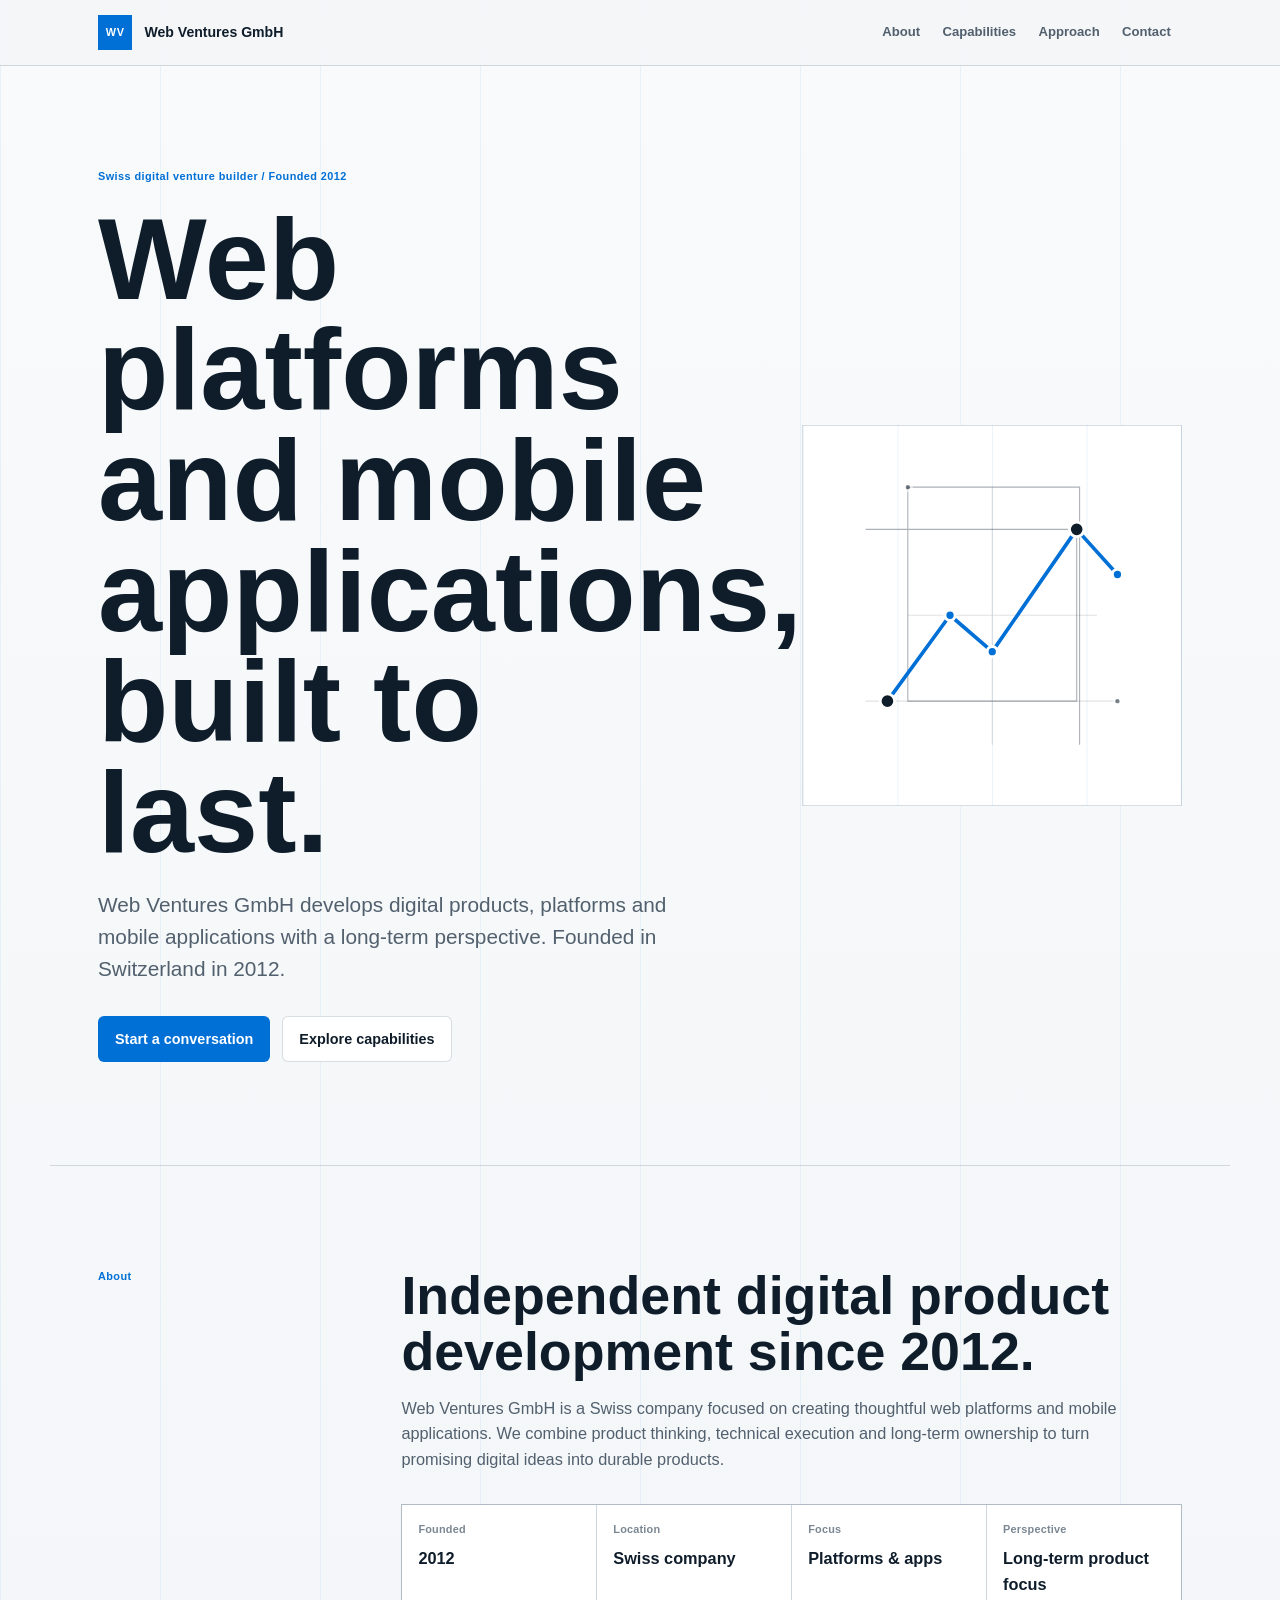
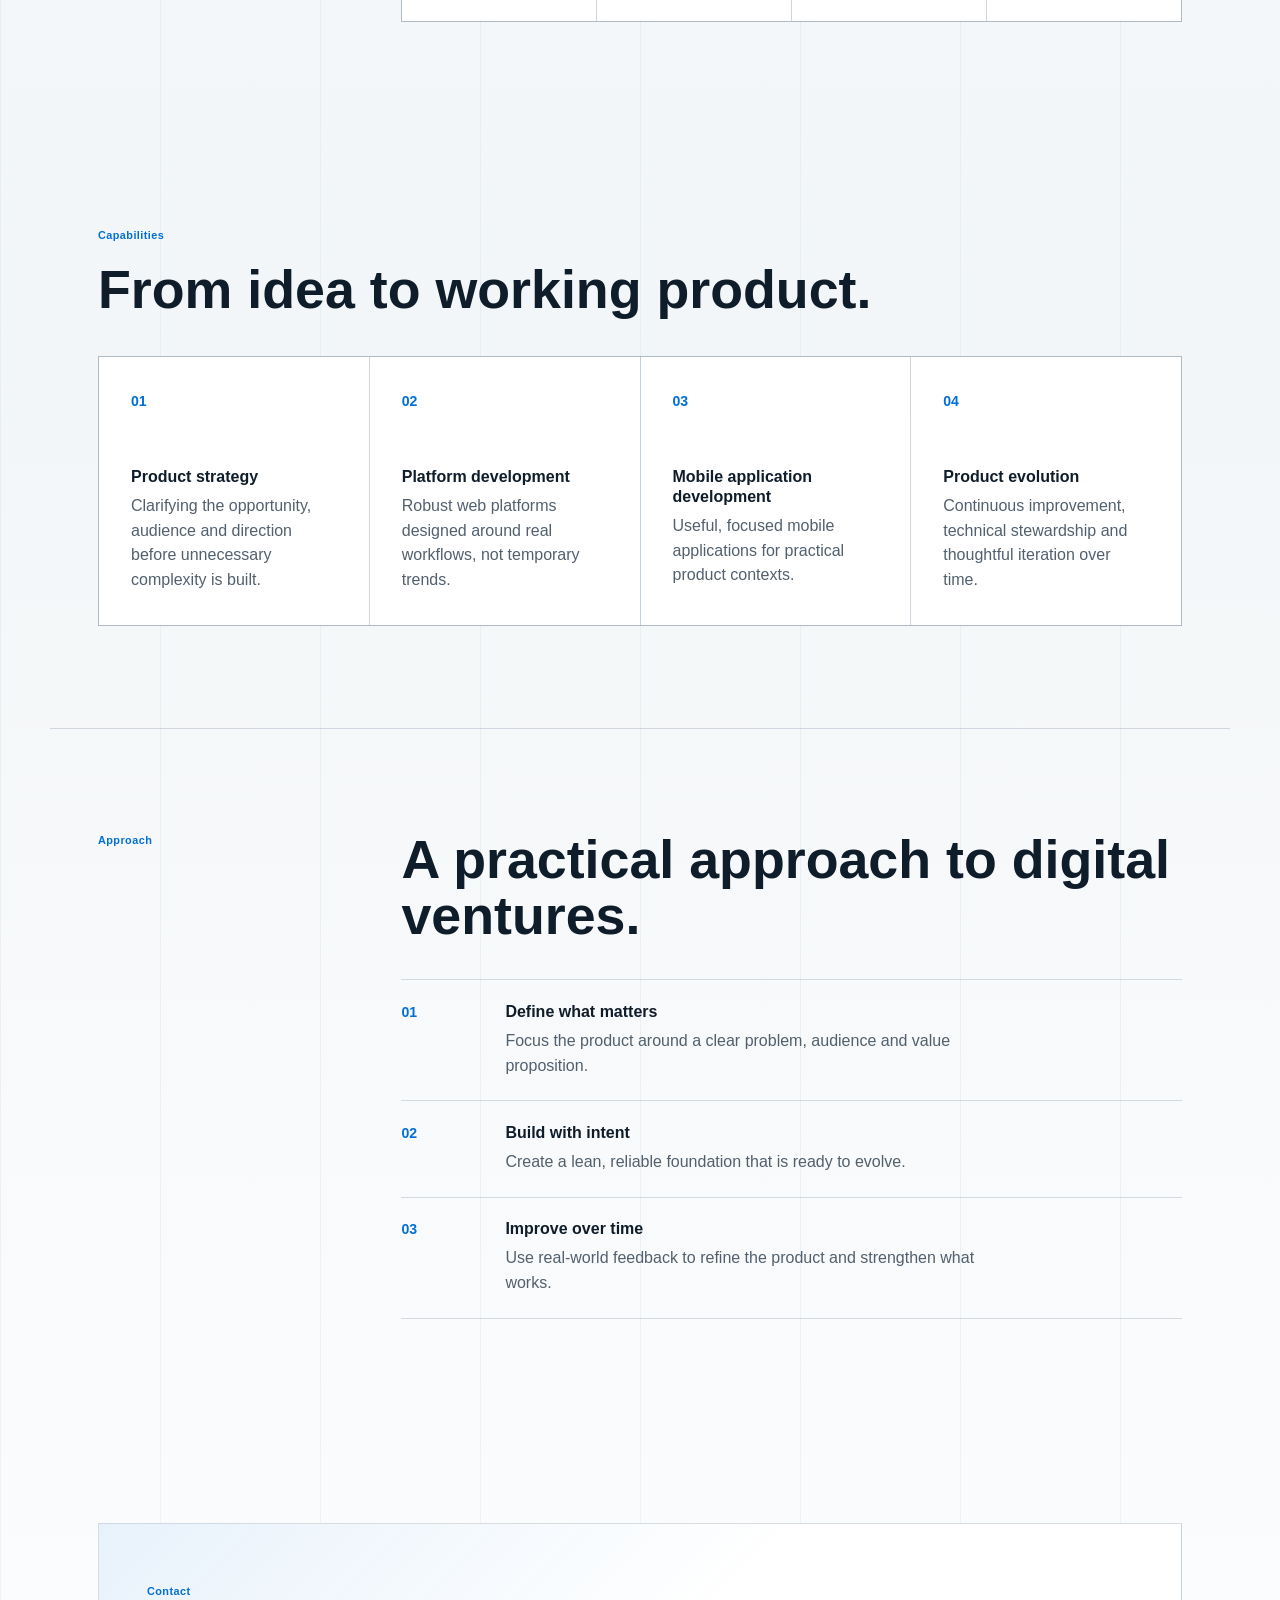
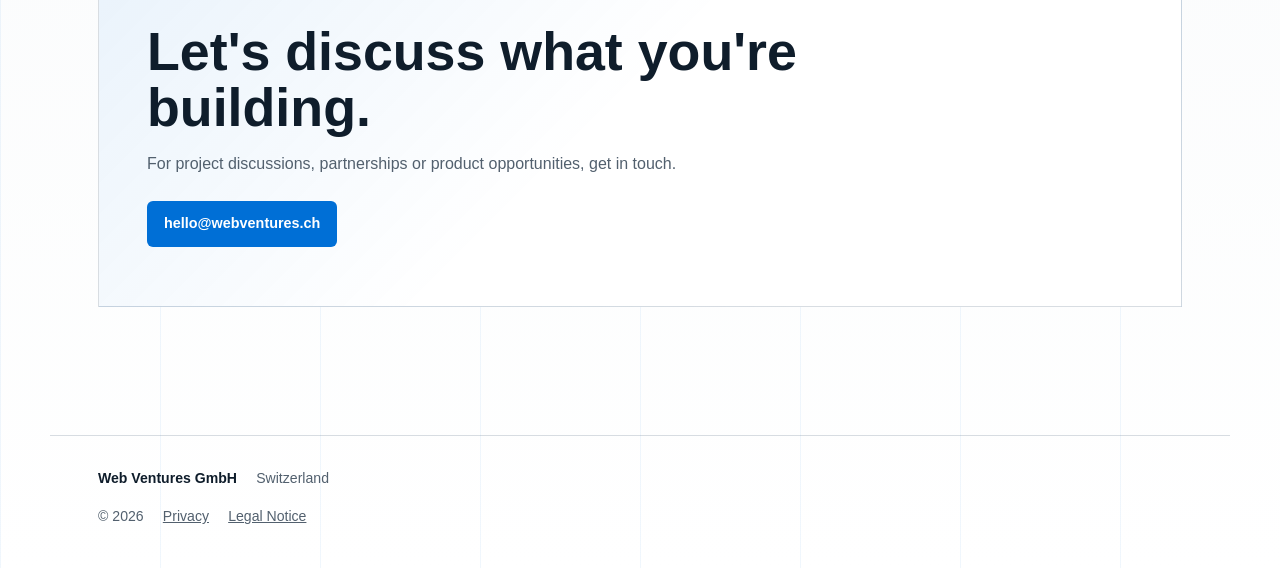
==== commit 0f543380: "Clean up footer notes and privacy copy" ====
--- a/index.html
+++ b/index.html
@@ -192,7 +192,6 @@
         <a href="privacy.html">Privacy</a>
         <a href="legal-notice.html">Legal Notice</a>
       </div>
-      <p class="footer-note">Privacy and Legal Notice pages include boilerplate text and should be reviewed before publication.</p>
     </footer>
   </body>
 </html>
